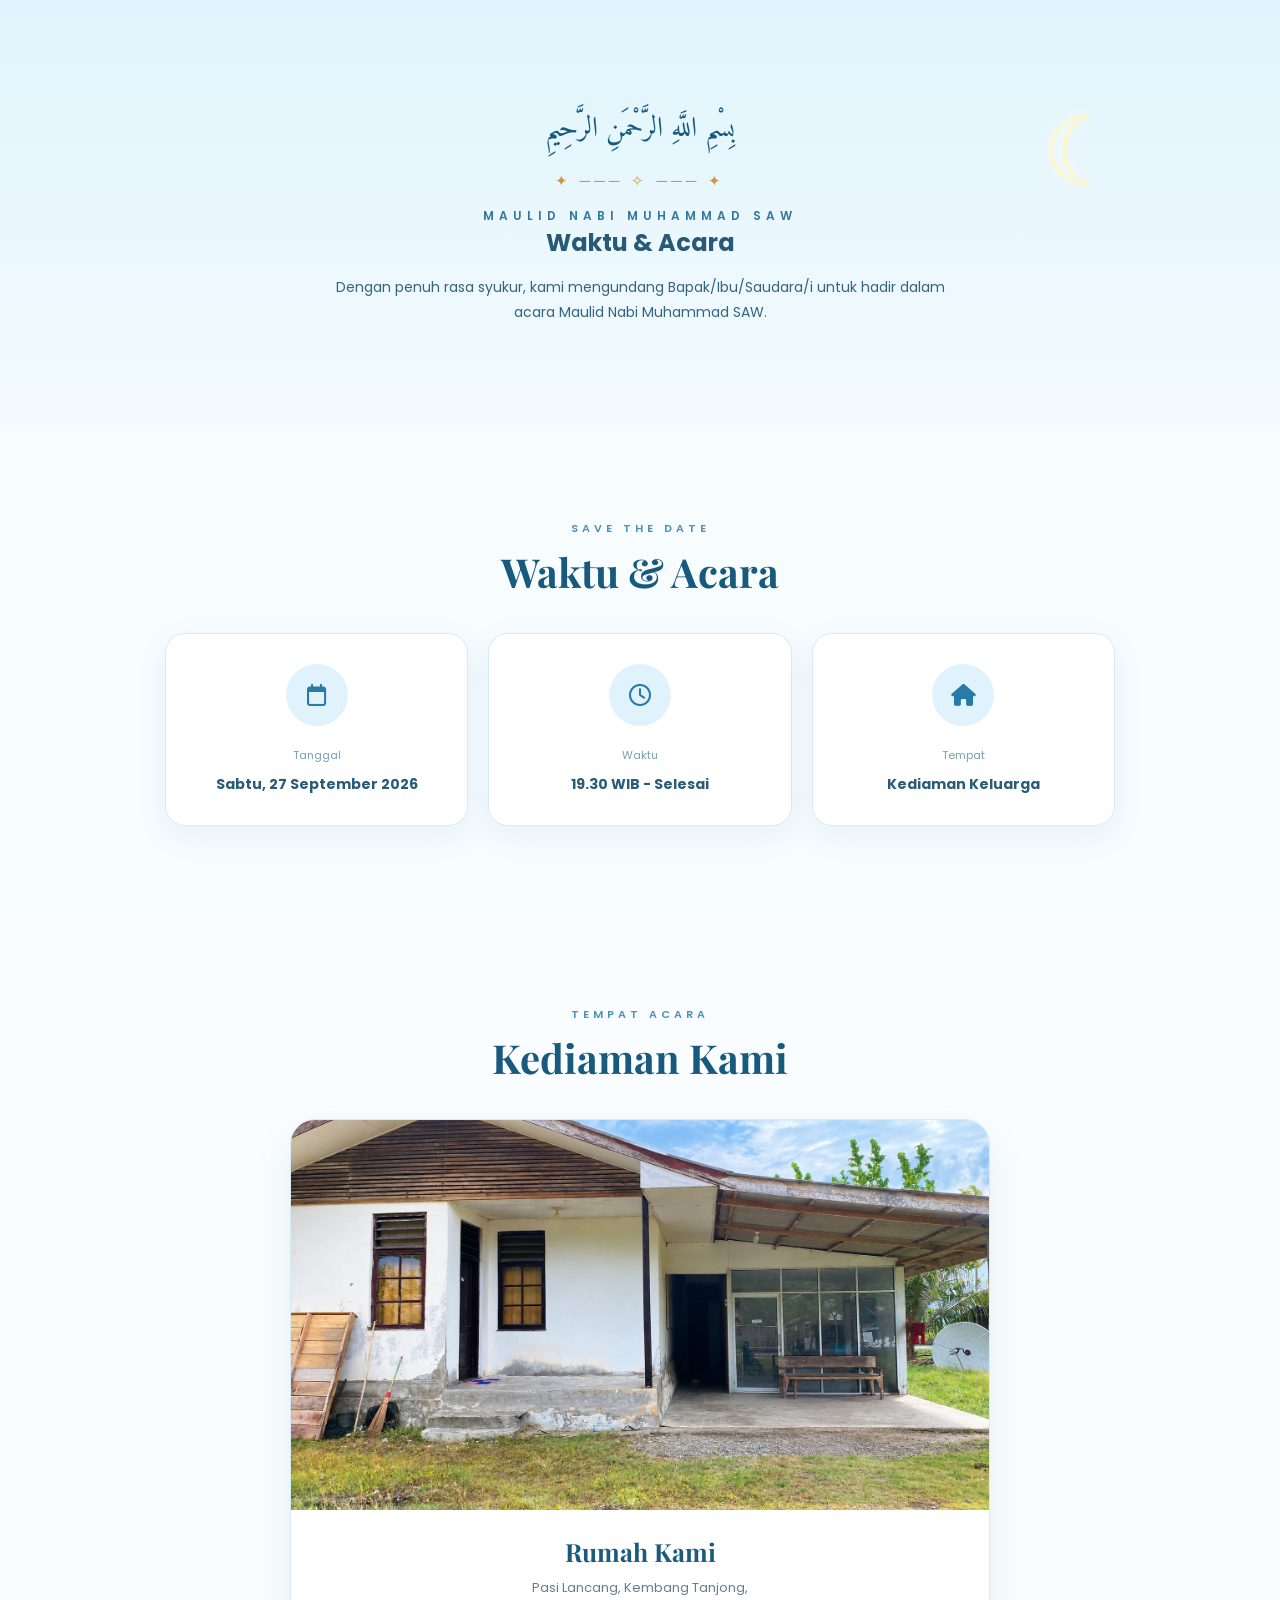
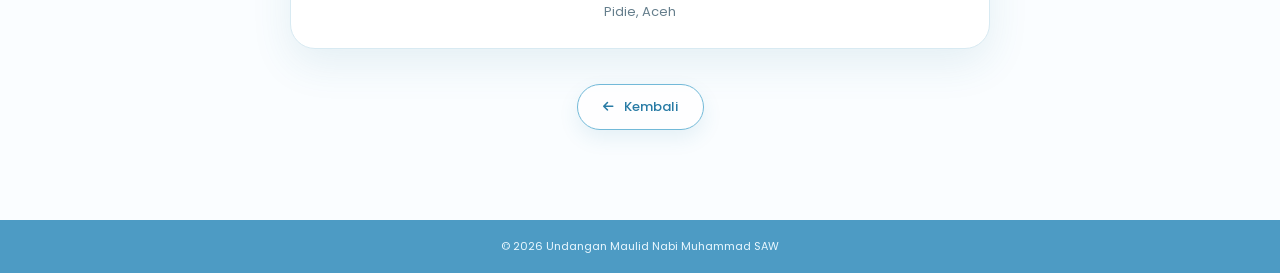
==== undangan.html @ b93821e5 "Add files via upload" ====
<!DOCTYPE html>
<html lang="id">
<head>
    <meta charset="UTF-8">
    <meta name="viewport" content="width=device-width, initial-scale=1.0">

    <title>Detail Undangan Maulid</title>

    <link rel="stylesheet" href="style.css">

    <link rel="preconnect" href="https://fonts.googleapis.com">
    <link rel="preconnect" href="https://fonts.gstatic.com" crossorigin>

    <link href="https://fonts.googleapis.com/css2?family=Amiri:wght@400;700&family=Playfair+Display:wght@500;600;700&family=Poppins:wght@300;400;500;600&display=swap" rel="stylesheet">

    <link rel="stylesheet"
          href="https://cdnjs.cloudflare.com/ajax/libs/font-awesome/6.5.2/css/all.min.css">
</head>

<body class="detail-page">


    <!-- ================= HEADER ================= -->

    <section class="detail-hero">

        <div class="moon detail-moon">
            ☾
        </div>

        <div class="detail-content">

            <p class="arabic">
                بِسْمِ اللَّهِ الرَّحْمَنِ الرَّحِيمِ
            </p>

            <div class="ornament">
                ✦ ─── ✧ ─── ✦
            </div>

            <p class="label">
                MAULID NABI MUHAMMAD SAW
            </p>

            <h1>
                Waktu & Acara
            </h1>

            <p class="detail-intro">
                Dengan penuh rasa syukur, kami mengundang
                Bapak/Ibu/Saudara/i untuk hadir dalam acara
                Maulid Nabi Muhammad SAW.
            </p>

        </div>

    </section>



    <!-- ================= WAKTU & ACARA ================= -->

    <section class="section event-section">

        <div class="container">

            <p class="section-label">
                SAVE THE DATE
            </p>

            <h2 class="section-title">
                Waktu & Acara
            </h2>


            <div class="event-grid">


                <!-- TANGGAL -->

                <div class="event-card">

                    <div class="icon">
                        <i class="fa-regular fa-calendar"></i>
                    </div>

                    <span>
                        Tanggal
                    </span>

                    <h3>
                        Sabtu, 27 September 2026
                    </h3>

                </div>


                <!-- WAKTU -->

                <div class="event-card">

                    <div class="icon">
                        <i class="fa-regular fa-clock"></i>
                    </div>

                    <span>
                        Waktu
                    </span>

                    <h3>
                        19.30 WIB - Selesai
                    </h3>

                </div>


                <!-- TEMPAT -->

                <div class="event-card">

                    <div class="icon">
                        <i class="fa-solid fa-house"></i>
                    </div>

                    <span>
                        Tempat
                    </span>

                    <h3>
                        Kediaman Keluarga
                    </h3>

                </div>

            </div>

        </div>

    </section>



    <!-- ================= FOTO RUMAH ================= -->

    <section class="section house-section">

        <div class="container">

            <p class="section-label">
                TEMPAT ACARA
            </p>

            <h2 class="section-title">
                Kediaman Kami
            </h2>


            <div class="house-card">

                <img src="rumah.jpg"
                     alt="Foto Kediaman Kami">


                <div class="house-info">

                    <h3>
                        Rumah Kami
                    </h3>

                    <p>
                        Pasi Lancang, Kembang Tanjong,
                        <br>
                        Pidie, Aceh
                    </p>

                </div>

            </div>


            <!-- Tombol kembali -->

            <a href="index.html"
               class="back-button">

                <i class="fa-solid fa-arrow-left"></i>

                Kembali

            </a>

        </div>

    </section>



    <!-- ================= FOOTER ================= -->

    <footer>

        <p>
            © 2026 Undangan Maulid Nabi Muhammad SAW
        </p>

    </footer>


</body>
</html>
---- style.css ----
* {
    margin: 0;
    padding: 0;
    box-sizing: border-box;
}

html {
    scroll-behavior: smooth;
}

body {
    font-family: 'Poppins', sans-serif;
    background: #f4fbff;
    color: #285a78;
    overflow-x: hidden;
}

button,
a {
    font-family: inherit;
}


/* =========================
   HALAMAN DEPAN
========================= */

.hero {
    min-height: 100vh;
    position: relative;
    overflow: hidden;

    display: flex;
    justify-content: center;
    align-items: center;

    text-align: center;

    background:
        linear-gradient(
            180deg,
            #79c9ed 0%,
            #b9e7fa 45%,
            #eaf8ff 100%
        );
}


/* cahaya lembut */

.hero::before {
    content: "";

    position: absolute;

    width: 500px;
    height: 500px;

    top: -180px;
    left: 50%;

    transform: translateX(-50%);

    background: rgba(255, 255, 255, 0.28);

    border-radius: 50%;

    filter: blur(20px);
}


/* =========================
   BULAN
========================= */

.moon {
    position: absolute;

    top: 65px;
    right: 12%;

    font-size: 95px;

    color: #fff7c7;

    text-shadow:
        0 0 15px rgba(255,255,255,0.8),
        0 0 35px rgba(255,255,255,0.5);

    z-index: 2;
}


/* =========================
   LAMPION
========================= */

.lantern {
    position: absolute;

    top: 20px;

    font-size: 48px;

    opacity: 0.9;

    z-index: 3;

    animation: floatLantern 4s ease-in-out infinite;
}

.lantern-left {
    left: 8%;
}

.lantern-right {
    right: 8%;

    animation-delay: 1s;
}

@keyframes floatLantern {

    0%,
    100% {
        transform: translateY(0);
    }

    50% {
        transform: translateY(8px);
    }
}


/* =========================
   AWAN
========================= */

.cloud {
    position: absolute;

    width: 230px;
    height: 55px;

    background: rgba(255,255,255,0.65);

    border-radius: 100px;

    z-index: 1;
}

.cloud::before,
.cloud::after {
    content: "";

    position: absolute;

    background: inherit;

    border-radius: 50%;
}

.cloud::before {
    width: 90px;
    height: 90px;

    left: 35px;
    bottom: 5px;
}

.cloud::after {
    width: 70px;
    height: 70px;

    right: 35px;
    bottom: 5px;
}

.cloud-left {
    left: -60px;
    top: 32%;
}

.cloud-right {
    right: -60px;
    top: 23%;
}


/* =========================
   HERO CONTENT
========================= */

.hero-content {
    width: min(90%, 720px);

    position: relative;

    z-index: 5;

    padding: 35px 20px 190px;
}

.arabic {
    font-family: 'Amiri', serif;

    font-size: 28px;

    color: #18597e;

    margin-bottom: 10px;
}

.ornament {
    color: #c49b3e;

    font-size: 15px;

    letter-spacing: 4px;

    margin-bottom: 15px;
}

.label {
    font-size: 12px;

    font-weight: 600;

    letter-spacing: 5px;

    color: #32789e;
}

.hero h1 {
    font-family: 'Playfair Display', serif;

    font-size: clamp(48px, 8vw, 78px);

    line-height: 1;

    color: #15577d;

    margin: 18px 0;
}

.hero h1 span {
    display: block;

    font-family: 'Amiri', serif;

    font-size: 1.05em;

    font-style: normal;

    color: #267ba8;
}

.intro {
    max-width: 600px;

    margin: 0 auto;

    color: #35647d;

    font-size: 14px;

    line-height: 1.9;
}


/* =========================
   TAMU
========================= */

.guest-box {
    width: min(100%, 350px);

    margin: 25px auto;

    padding: 15px 20px;

    border: 1px solid rgba(195, 157, 69, 0.7);

    border-radius: 18px;

    background: rgba(255,255,255,0.42);

    backdrop-filter: blur(8px);

    box-shadow:
        0 10px 30px rgba(45, 119, 153, 0.08);
}

.guest-box small {
    color: #698391;

    font-size: 11px;
}

.guest-box h2 {
    font-family: 'Amiri', serif;

    color: #1d5b80;

    font-size: 27px;

    margin: 2px 0;
}

.guest-box p {
    color: #728996;

    font-size: 11px;
}


/* =========================
   BUTTON
========================= */

.btn {
    display: flex;

    width: min(100%, 250px);

    margin: 10px auto;

    padding: 13px 25px;

    align-items: center;
    justify-content: center;

    gap: 9px;

    border-radius: 30px;

    text-decoration: none;

    font-size: 13px;

    font-weight: 600;

    cursor: pointer;

    transition: 0.3s;
}

.btn-open {
    border: none;

    background:
        linear-gradient(
            135deg,
            #278bc0,
            #16658f
        );

    color: white;

    box-shadow:
        0 8px 20px rgba(31, 111, 157, 0.28);
}

.btn-open:hover {
    transform: translateY(-3px);

    box-shadow:
        0 12px 25px rgba(31, 111, 157, 0.35);
}

.btn-location {
    border: 1px solid #378bb5;

    background: rgba(255,255,255,0.5);

    color: #226d96;
}

.btn-location:hover {
    background: #ffffff;

    transform: translateY(-3px);
}


/* =========================
   PENUTUP HALAMAN DEPAN
========================= */

.closing {
    margin: 35px auto 0;

    max-width: 600px;
}

.closing h2 {
    font-family: 'Playfair Display', serif;

    font-size: 30px;

    line-height: 1.35;

    color: #185879;

    margin-bottom: 15px;
}

.closing p {
    color: #4c7184;

    font-size: 13px;

    line-height: 1.8;
}

.closing h3 {
    margin-top: 18px;

    font-family: 'Amiri', serif;

    font-size: 24px;

    color: #a27b2d;
}

.closing-line {
    width: 70px;

    height: 1px;

    background: #c49b3e;

    margin: 20px auto;
}

.closing strong {
    display: block;

    margin-top: 18px;

    font-family: 'Amiri', serif;

    font-size: 20px;

    color: #185879;
}


/* =========================
   SILUET MASJID
========================= */

.mosque {
    position: absolute;

    bottom: 0;
    left: 0;

    width: 100%;
    height: 145px;

    background: rgba(27, 104, 145, 0.28);

    z-index: 2;
}

.mosque-main {
    position: absolute;

    left: 50%;
    bottom: 0;

    transform: translateX(-50%);

    width: 260px;
    height: 90px;

    background: rgba(22, 94, 133, 0.34);

    border-radius: 130px 130px 0 0;
}

.dome {
    position: absolute;

    left: 50%;
    bottom: 75px;

    transform: translateX(-50%);

    width: 115px;
    height: 75px;

    background: rgba(22, 94, 133, 0.38);

    border-radius: 100px 100px 0 0;
}

.dome::after {
    content: "☪";

    position: absolute;

    top: -45px;
    left: 50%;

    transform: translateX(-50%);

    font-size: 32px;

    color: rgba(255,255,255,0.65);
}

.minaret {
    position: absolute;

    bottom: 0;

    width: 25px;
    height: 125px;

    background: rgba(22, 94, 133, 0.32);
}

.minaret::before {
    content: "";

    position: absolute;

    top: -14px;
    left: -7px;

    width: 39px;
    height: 18px;

    background: rgba(22, 94, 133, 0.35);

    border-radius: 5px;
}

.minaret-left {
    left: calc(50% - 160px);
}

.minaret-right {
    left: calc(50% + 135px);
}


/* =========================
   ISI UNDANGAN
========================= */

.isi-undangan {
    display: none;
}


/* =========================
   SECTION
========================= */

.section {
    padding: 90px 20px;
}

.container {
    width: min(100%, 950px);

    margin: auto;

    text-align: center;
}

.section-label {
    color: #4d91b5;

    font-size: 11px;

    font-weight: 600;

    letter-spacing: 4px;

    margin-bottom: 8px;
}

.section-title {
    font-family: 'Playfair Display', serif;

    font-size: 40px;

    color: #18597e;

    margin-bottom: 35px;
}


/* =========================
   WAKTU & ACARA
========================= */

.event-section {
    background: #f7fcff;
}

.event-grid {
    display: grid;

    grid-template-columns: repeat(3, 1fr);

    gap: 20px;
}

.event-card {
    padding: 30px 20px;

    background: white;

    border: 1px solid #d6eaf4;

    border-radius: 20px;

    box-shadow:
        0 10px 30px rgba(36, 113, 149, 0.08);

    transition: 0.3s;
}

.event-card:hover {
    transform: translateY(-5px);
}

.icon {
    width: 62px;
    height: 62px;

    margin: auto auto 15px;

    display: flex;
    align-items: center;
    justify-content: center;

    border-radius: 50%;

    background: #e0f3fc;

    color: #287ba7;

    font-size: 22px;
}

.event-card span {
    font-size: 11px;

    color: #77a0b3;
}

.event-card h3 {
    margin-top: 7px;

    color: #285c78;

    font-size: 14px;

    line-height: 1.6;
}


/* =========================
   SUSUNAN ACARA
========================= */

.schedule-section {
    background:
        linear-gradient(
            180deg,
            #e7f7fd,
            #d7effb
        );
}

.schedule {
    max-width: 720px;

    margin: auto;

    text-align: left;

    border-radius: 20px;

    overflow: hidden;
}

.schedule-item {
    display: flex;

    align-items: center;

    gap: 20px;

    padding: 20px;

    background: rgba(255,255,255,0.75);

    border-bottom: 1px solid #c6e1ec;
}

.schedule-item:last-child {
    border-bottom: none;
}

.number {
    width: 45px;
    height: 45px;

    flex-shrink: 0;

    display: flex;
    align-items: center;
    justify-content: center;

    border-radius: 50%;

    background: #d6edf8;

    color: #2878a1;

    font-size: 13px;

    font-weight: 600;
}

.schedule-item h3 {
    color: #225c7b;

    font-size: 15px;
}

.schedule-item p {
    color: #69818e;

    font-size: 12px;

    margin-top: 4px;
}


/* =========================
   FOTO RUMAH
========================= */

.house-section {
    background: #fafdff;
}

.house-card {
    width: min(100%, 700px);

    margin: auto;

    overflow: hidden;

    border-radius: 25px;

    background: white;

    border: 1px solid #d8eaf2;

    box-shadow:
        0 15px 40px rgba(40, 115, 150, 0.1);
}

.house-card img {
    width: 100%;

    height: 390px;

    display: block;

    object-fit: cover;
}

.house-info {
    padding: 25px;
}

.house-info h3 {
    font-family: 'Playfair Display', serif;

    font-size: 25px;

    color: #1b5a7d;

    margin-bottom: 8px;
}

.house-info p {
    color: #657e8c;

    font-size: 13px;

    line-height: 1.8;
}


/* =========================
   FOOTER
========================= */

footer {
    padding: 18px;

    background: #4d9bc4;

    text-align: center;

    color: #eaf8ff;

    font-size: 11px;
}


/* =========================
   RESPONSIVE
========================= */

@media (max-width: 700px) {

    .hero-content {
        padding-top: 45px;
        padding-bottom: 160px;
    }

    .moon {
        top: 55px;
        right: 4%;

        font-size: 65px;
    }

    .lantern {
        font-size: 35px;
    }

    .lantern-left {
        left: 3%;
    }

    .lantern-right {
        right: 3%;
    }

    .hero h1 {
        font-size: 49px;
    }

    .arabic {
        font-size: 23px;
    }

    .intro {
        font-size: 13px;
    }

    .closing h2 {
        font-size: 26px;
    }

    .event-grid {
        grid-template-columns: 1fr;
    }

    .section {
        padding: 65px 18px;
    }

    .section-title {
        font-size: 33px;
    }

    .house-card img {
        height: 270px;
    }

    .mosque-main {
        width: 210px;
    }

    .dome {
        bottom: 75px;
    }

    .minaret-left {
        left: 12%;
    }

    .minaret-right {
        left: auto;
        right: 12%;
    }
}

/* =========================
   HALAMAN DETAIL
========================= */

.detail-page {
    text-align: center;
}

.detail-hero {
    min-height: 430px;
    position: relative;

    display: flex;
    align-items: center;
    justify-content: center;

    text-align: center;

    background:
        linear-gradient(
            180deg,
            #dff4fc 0%,
            #f4fbff 100%
        );

    overflow: hidden;
}

.detail-content {
    width: 100%;
    max-width: 800px;
    margin: 0 auto;
    padding: 70px 20px;
    position: relative;
    z-index: 2;

    text-align: center;
}

.detail-content .arabic {
    width: 100%;
    text-align: center;
    margin: 0 auto 15px;
}

.detail-content .ornament {
    text-align: center;
}

.detail-content .label {
    text-align: center;
}

.detail-content h1 {
    text-align: center;
}

.detail-intro {
    max-width: 650px;
    margin: 15px auto 0;

    text-align: center;

    color: #35647d;
    font-size: 14px;
    line-height: 1.8;
}

.detail-moon {
    top: 80px;
    right: 12%;
}

/* =========================
   TOMBOL KEMBALI
========================= */

.back-button {
    display: inline-flex;

    align-items: center;
    justify-content: center;

    gap: 10px;

    margin-top: 35px;

    padding: 12px 25px;

    border: 1px solid #72b9d8;

    border-radius: 30px;

    background: rgba(255, 255, 255, 0.8);

    color: #287ba5;

    text-decoration: none;

    font-size: 13px;

    font-weight: 500;

    box-shadow: 0 8px 20px rgba(40, 123, 165, 0.10);

    transition: all 0.3s ease;
}

.back-button i {
    font-size: 12px;

    transition: transform 0.3s ease;
}

.back-button:hover {
    background: #287ba5;

    color: white;

    border-color: #287ba5;

    transform: translateY(-3px);

    box-shadow: 0 10px 25px rgba(40, 123, 165, 0.20);
}

.back-button:hover i {
    transform: translateX(-4px);
}
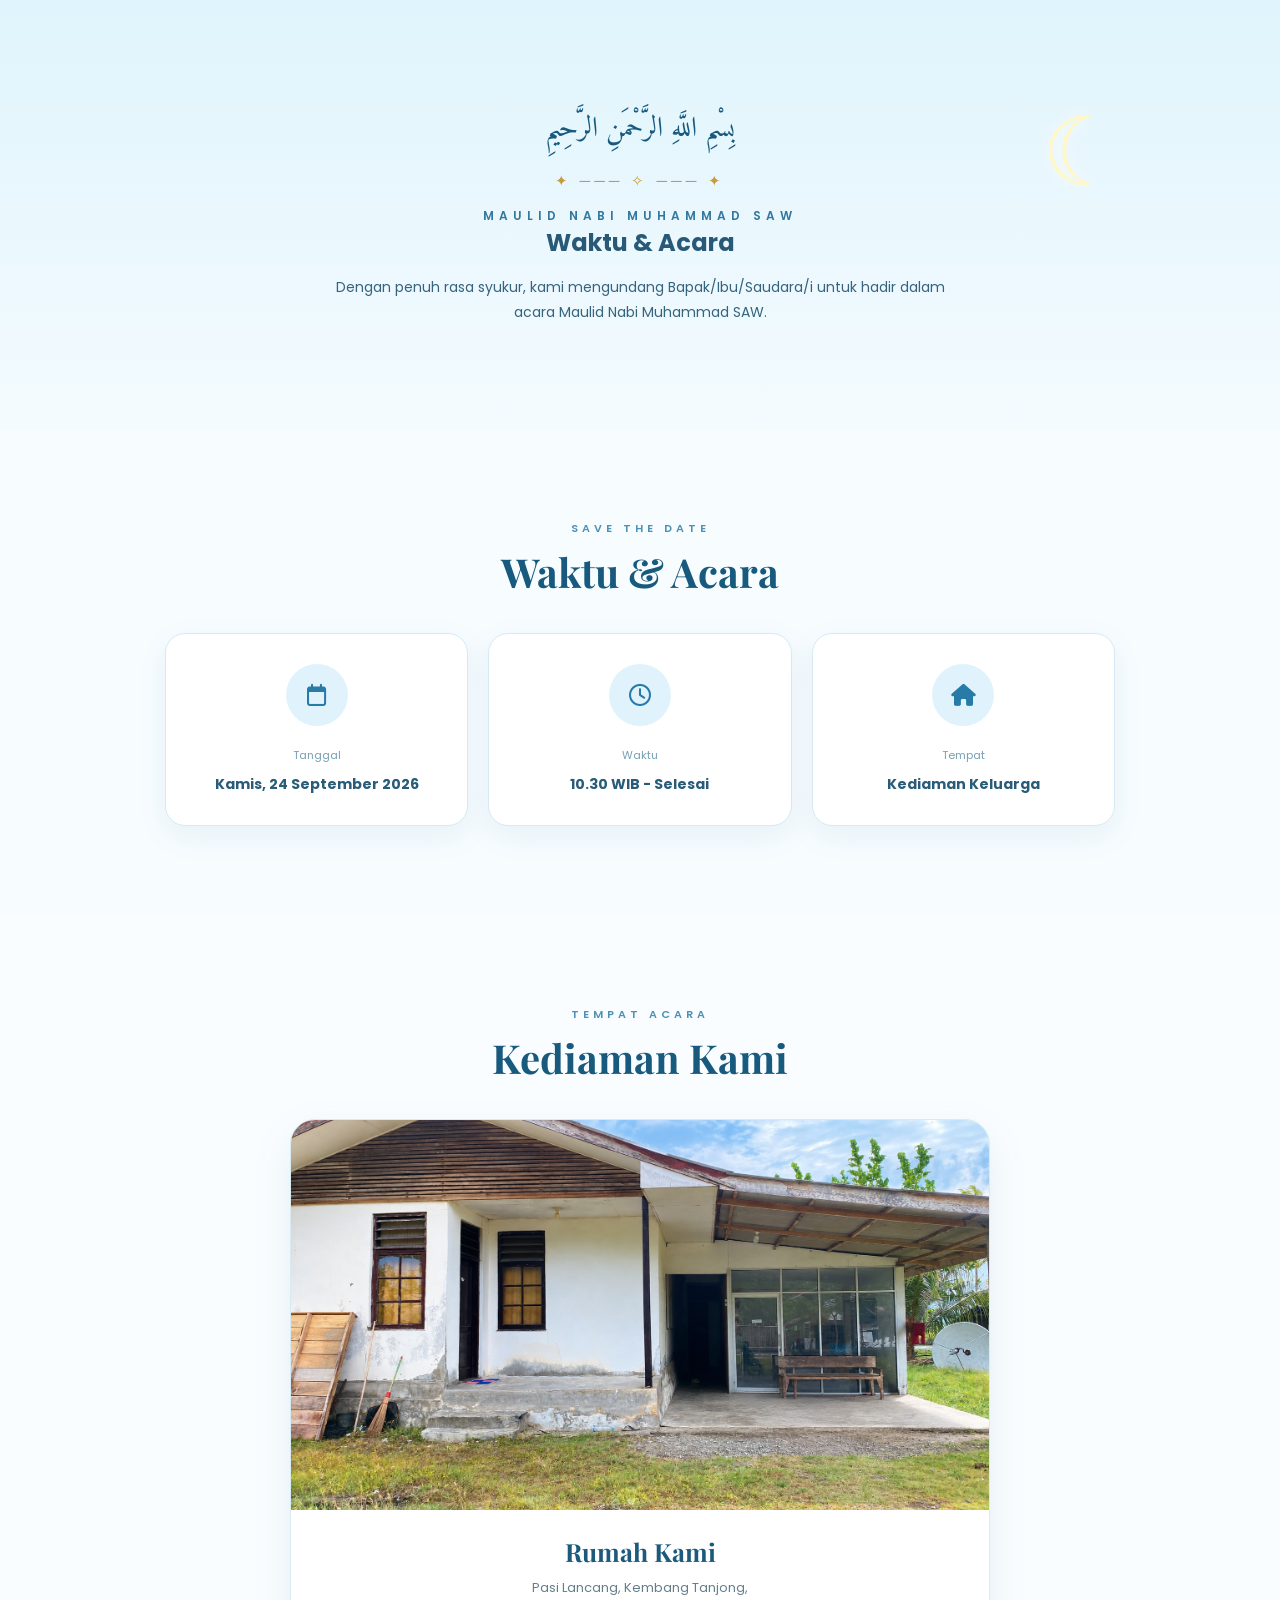
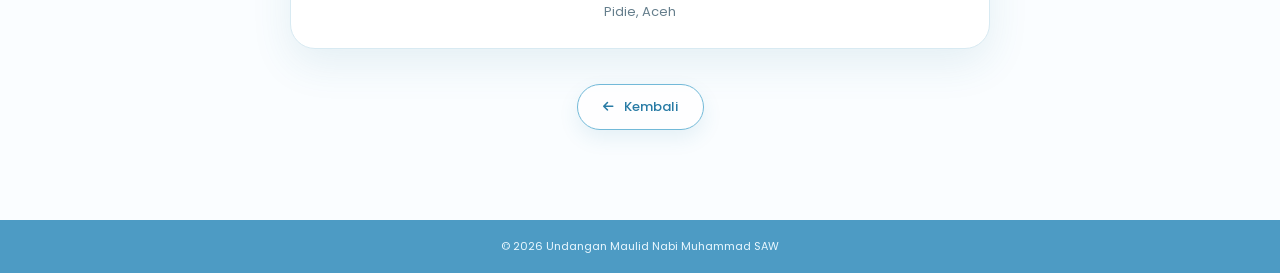
==== commit 2f4e2bcb: "Update undangan.html" ====
--- a/undangan.html
+++ b/undangan.html
@@ -89,7 +89,7 @@
                     </span>
 
                     <h3>
-                        Sabtu, 27 September 2026
+                        Kamis, 24 September 2026
                     </h3>
 
                 </div>
@@ -108,7 +108,7 @@
                     </span>
 
                     <h3>
-                        19.30 WIB - Selesai
+                        10.30 WIB - Selesai
                     </h3>
 
                 </div>
@@ -207,4 +207,4 @@
 
 
 </body>
-</html>+</html>
